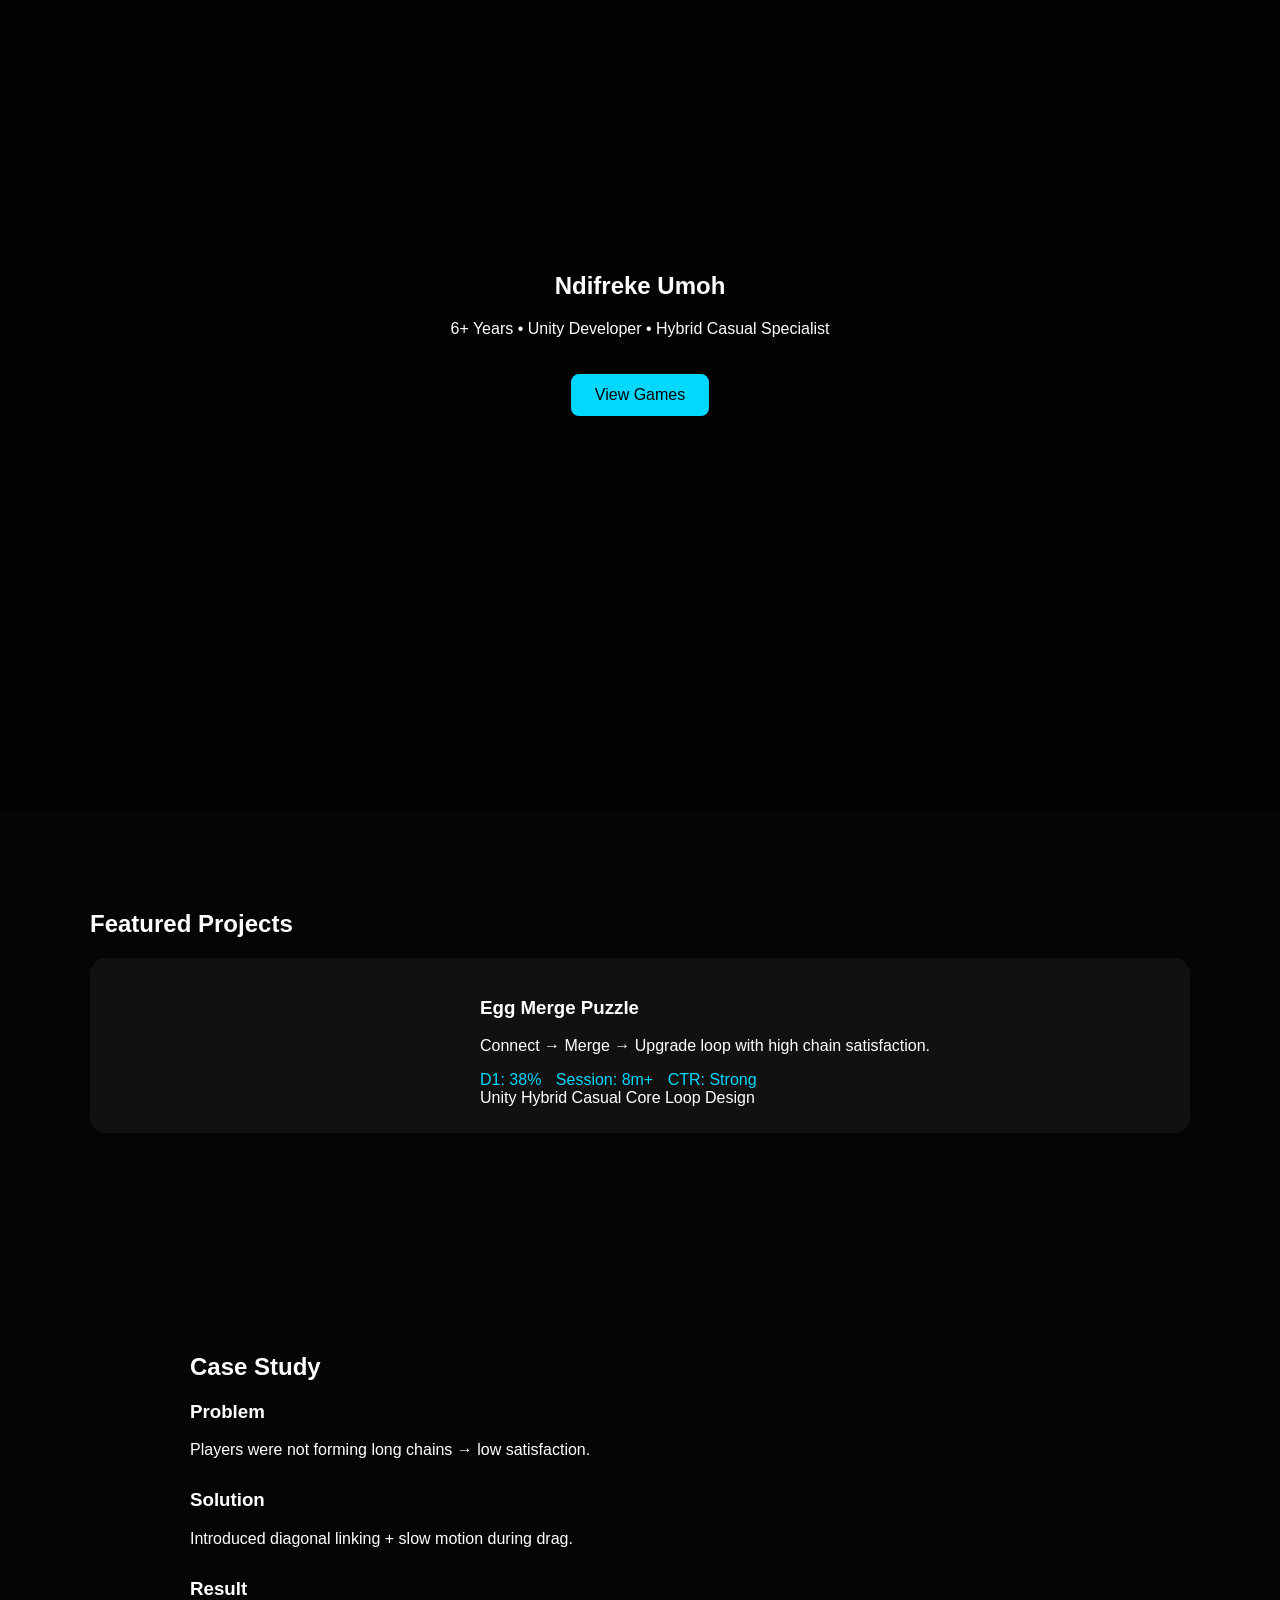
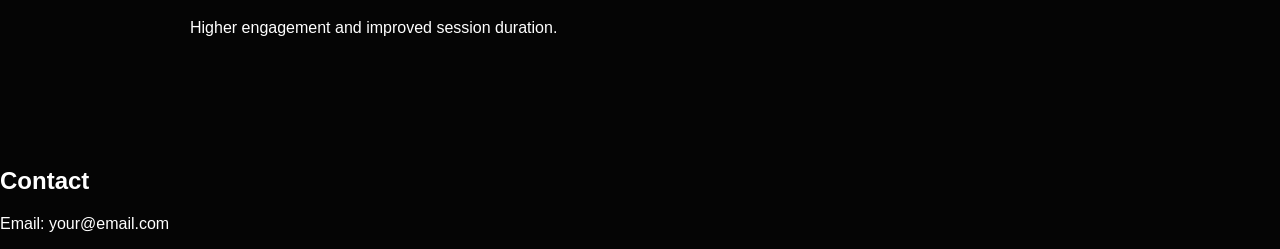
==== index.html @ cc5ba421 "Revamp index.html with new layout and content Updated the HTML structure and content of the portfoli" ====
<!DOCTYPE html>
<html lang="en">
<head>
<meta charset="UTF-8">
<meta name="viewport" content="width=device-width, initial-scale=1.0">
<title>Ndifreke Umoh | Game Developer</title>
<link rel="stylesheet" href="style.css">
</head>

<body>

<!-- HERO -->
<section class="hero">
    <video autoplay muted loop playsinline class="hero-video">
        <source src="assets/videos/hero.mp4" type="video/mp4">
    </video>
    <div class="overlay"></div>

    <div class="hero-content">
        <h1>Ndifreke Umoh</h1>
        <p>6+ Years • Unity Developer • Hybrid Casual Specialist</p>
        <div class="cta">
            <a href="#games">View Games</a>
        </div>
    </div>
</section>

<!-- GAMES -->
<section id="games" class="games">
    <h2>Featured Projects</h2>

    <div class="game-card">
        <video muted loop playsinline class="game-video">
            <source src="assets/videos/game1.mp4" type="video/mp4">
        </video>

        <div class="game-info">
            <h3>Egg Merge Puzzle</h3>

            <p class="hook">
                Connect → Merge → Upgrade loop with high chain satisfaction.
            </p>

            <div class="metrics">
                <span>D1: 38%</span>
                <span>Session: 8m+</span>
                <span>CTR: Strong</span>
            </div>

            <div class="tags">
                <span>Unity</span>
                <span>Hybrid Casual</span>
                <span>Core Loop Design</span>
            </div>
        </div>
    </div>

</section>

<!-- CASE STUDY -->
<section class="case">
    <h2>Case Study</h2>

    <div class="case-block">
        <h3>Problem</h3>
        <p>Players were not forming long chains → low satisfaction.</p>
    </div>

    <div class="case-block">
        <h3>Solution</h3>
        <p>Introduced diagonal linking + slow motion during drag.</p>
    </div>

    <div class="case-block">
        <h3>Result</h3>
        <p>Higher engagement and improved session duration.</p>
    </div>
</section>

<!-- CONTACT -->
<section class="contact">
    <h2>Contact</h2>
    <p>Email: your@email.com</p>
</section>

<script src="script.js"></script>

</body>
</html>
---- style.css ----
body {
    margin: 0;
    font-family: 'Segoe UI', sans-serif;
    background: #050505;
    color: white;
}

/* HERO VIDEO */
.hero {
    position: relative;
    height: 90vh;
    overflow: hidden;
}

.hero-video {
    position: absolute;
    width: 100%;
    height: 100%;
    object-fit: cover;
}

.overlay {
    position: absolute;
    width: 100%;
    height: 100%;
    background: rgba(0,0,0,0.6);
}

.hero-content {
    position: relative;
    text-align: center;
    top: 40%;
    transform: translateY(-50%);
}

.cta a {
    display: inline-block;
    margin-top: 20px;
    padding: 12px 24px;
    background: #00d8ff;
    color: black;
    border-radius: 8px;
    text-decoration: none;
}

/* GAMES */
.games {
    padding: 80px 20px;
    max-width: 1100px;
    margin: auto;
}

.game-card {
    display: flex;
    gap: 20px;
    margin-bottom: 40px;
    background: #111;
    border-radius: 16px;
    overflow: hidden;
    transition: 0.3s;
}

.game-card:hover {
    transform: scale(1.02);
}

.game-video {
    width: 350px;
    object-fit: cover;
}

.game-info {
    padding: 20px;
}

.metrics span {
    margin-right: 10px;
    color: #00d8ff;
}

/* CASE STUDY */
.case {
    padding: 80px 20px;
    max-width: 900px;
    margin: auto;
}

.case-block {
    margin-bottom: 30px;
}

/* MOBILE */
@media (max-width: 768px) {
    .game-card {
        flex-direction: column;
    }

    .game-video {
        width: 100%;
    }
}
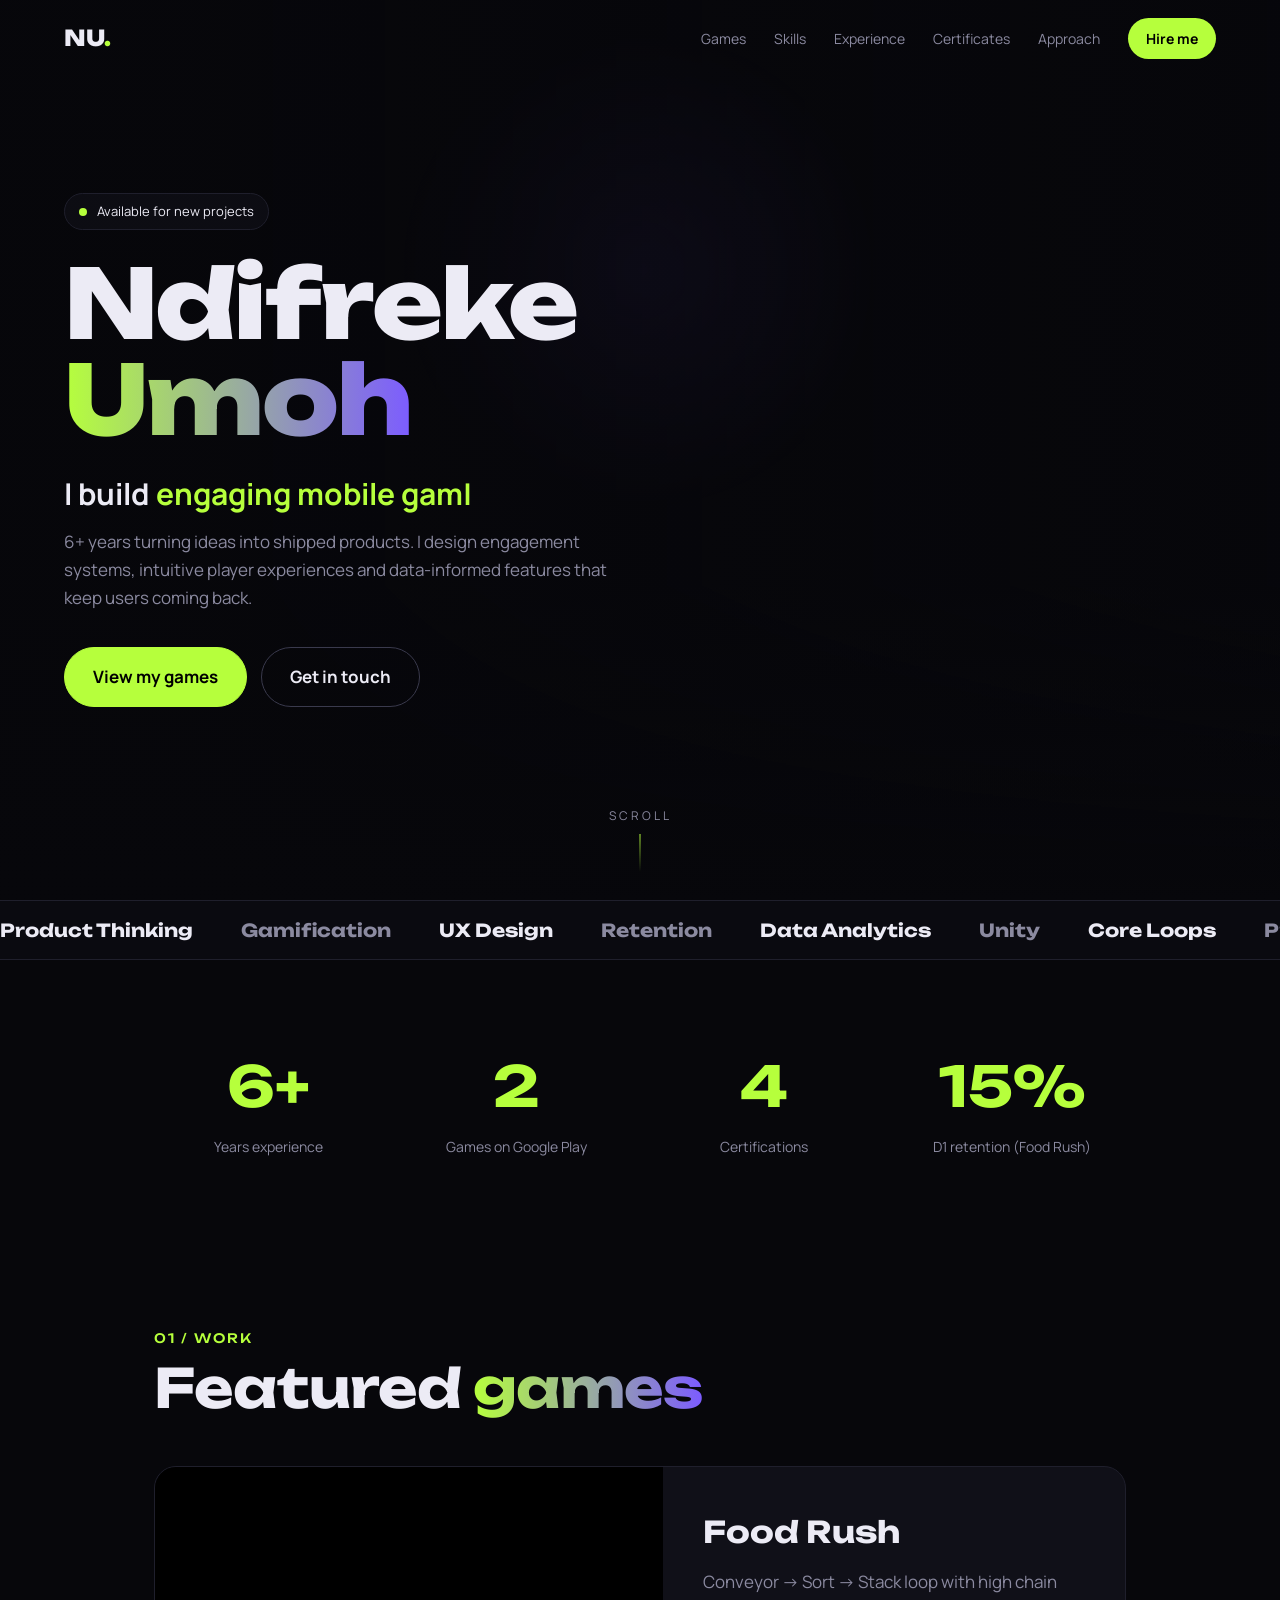
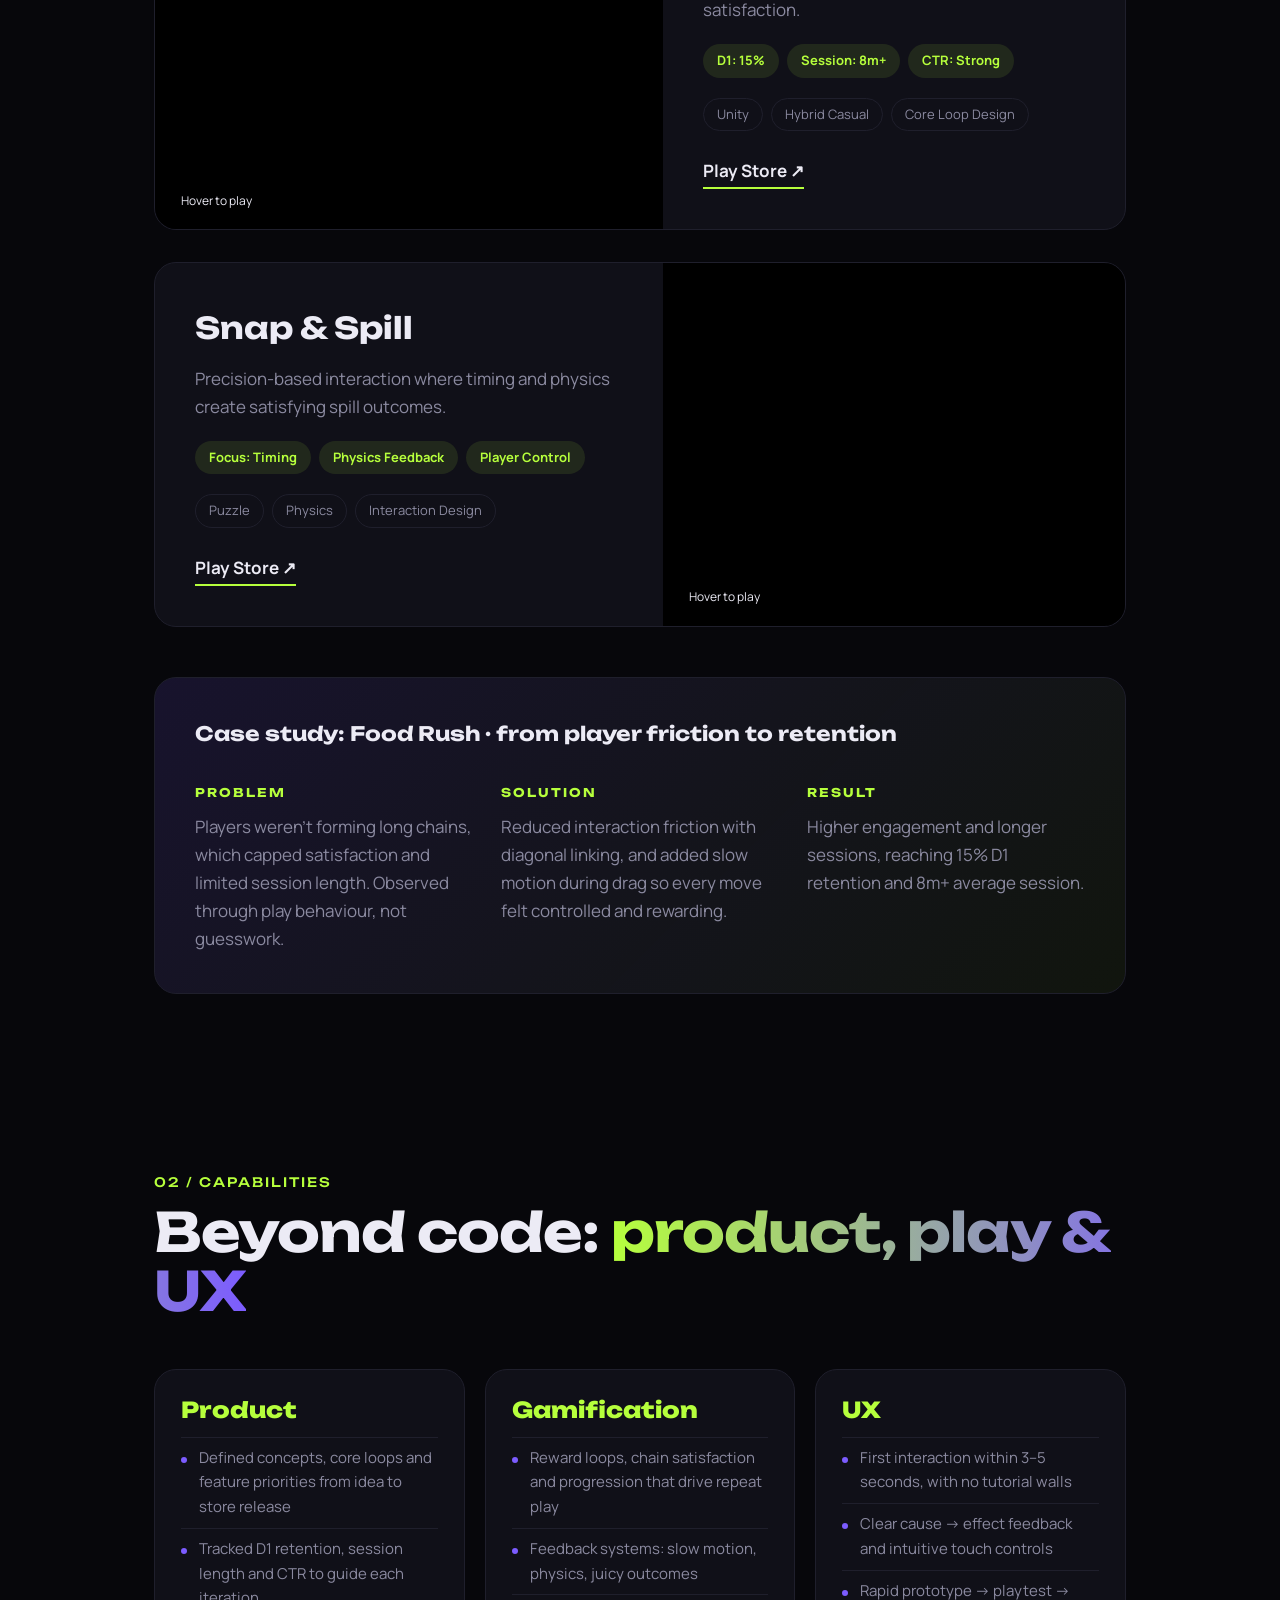
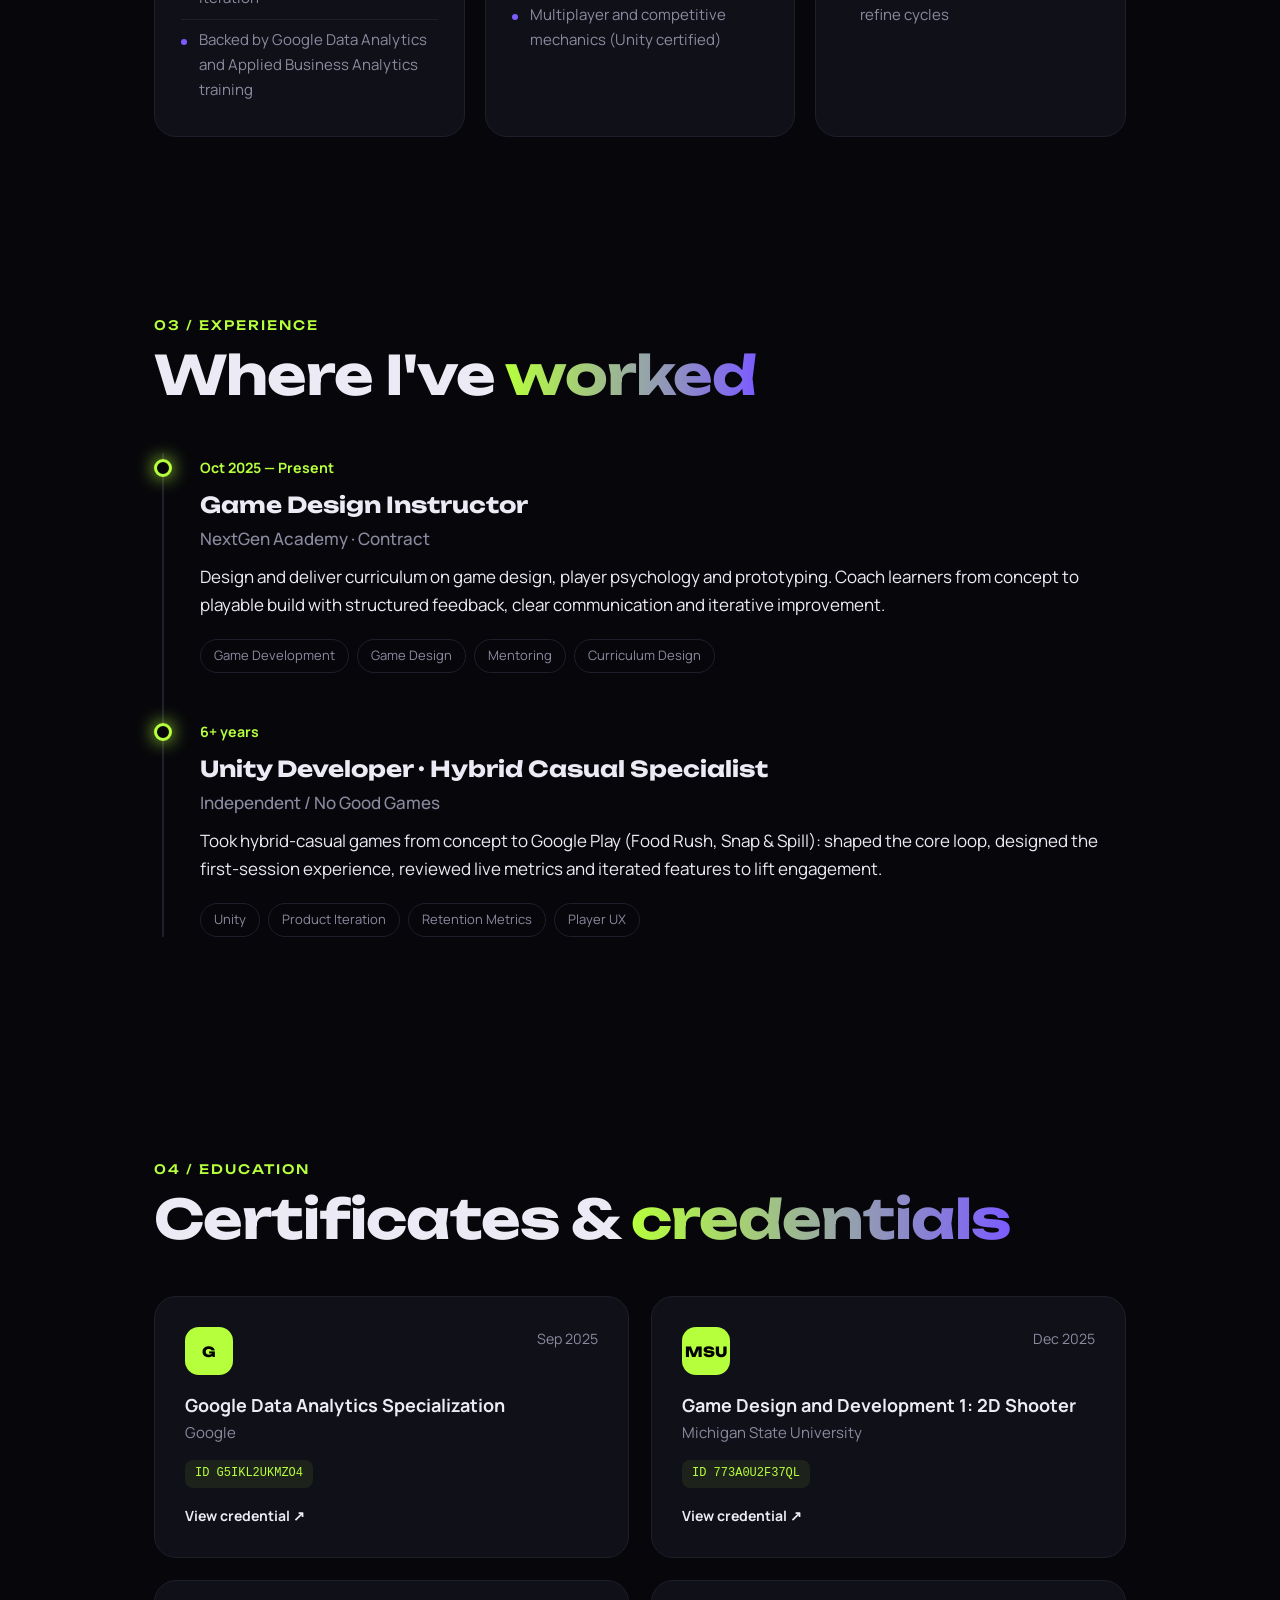
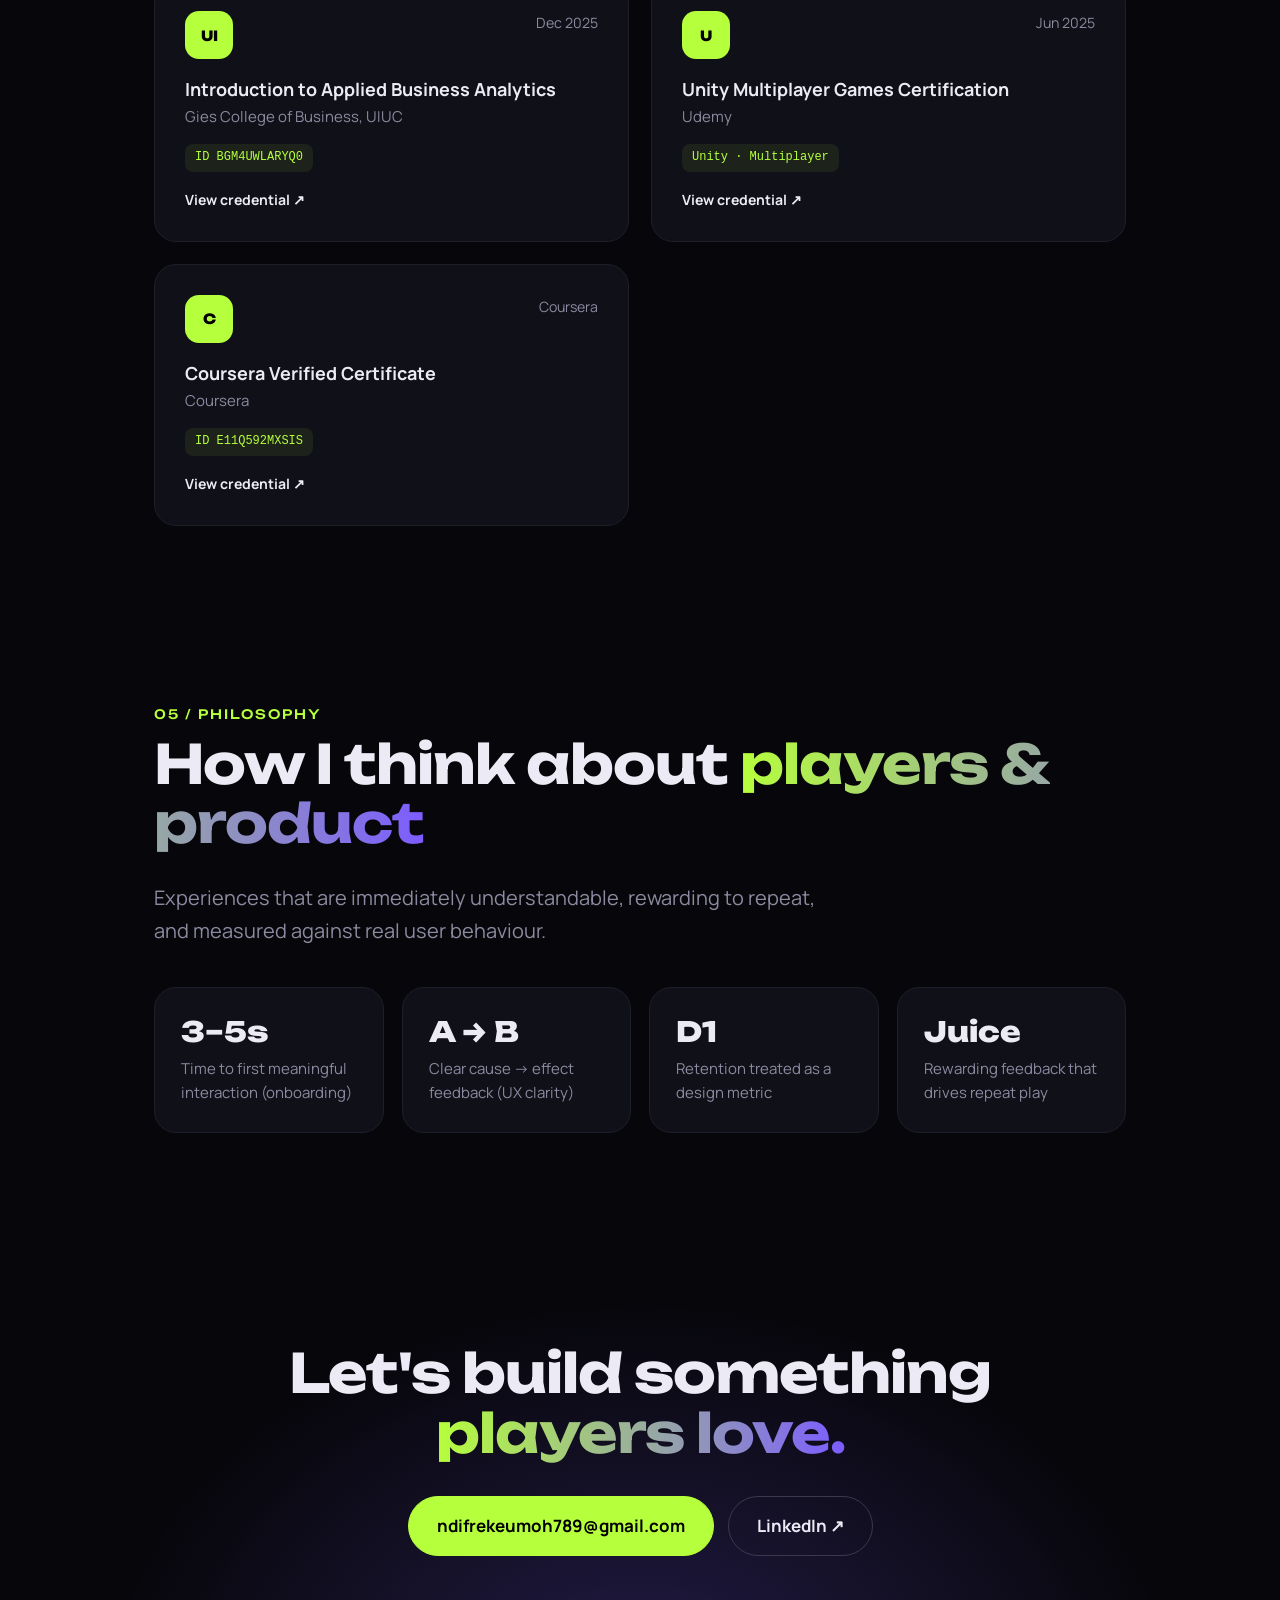
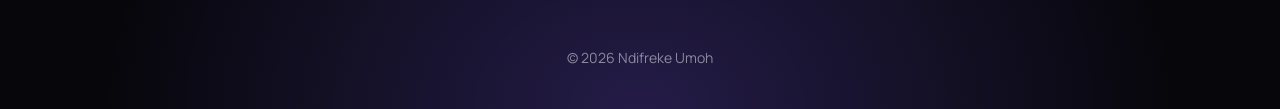
==== commit b041fa5a: "Add files via upload" ====
--- a/index.html
+++ b/index.html
@@ -1,89 +1,156 @@
-<!DOCTYPE html>
-<html lang="en">
-<head>
-<meta charset="UTF-8">
-<meta name="viewport" content="width=device-width, initial-scale=1.0">
-<title>Ndifreke Umoh | Game Developer</title>
-<link rel="stylesheet" href="style.css">
-</head>
-
-<body>
-
-<!-- HERO -->
-<section class="hero">
-    <video autoplay muted loop playsinline class="hero-video">
-        <source src="assets/videos/hero.mp4" type="video/mp4">
-    </video>
-    <div class="overlay"></div>
-
-    <div class="hero-content">
-        <h1>Ndifreke Umoh</h1>
-        <p>6+ Years • Unity Developer • Hybrid Casual Specialist</p>
-        <div class="cta">
-            <a href="#games">View Games</a>
-        </div>
-    </div>
-</section>
-
-<!-- GAMES -->
-<section id="games" class="games">
-    <h2>Featured Projects</h2>
-
-    <div class="game-card">
-        <video muted loop playsinline class="game-video">
-            <source src="assets/videos/game1.mp4" type="video/mp4">
-        </video>
-
-        <div class="game-info">
-            <h3>Egg Merge Puzzle</h3>
-
-            <p class="hook">
-                Connect → Merge → Upgrade loop with high chain satisfaction.
-            </p>
-
-            <div class="metrics">
-                <span>D1: 38%</span>
-                <span>Session: 8m+</span>
-                <span>CTR: Strong</span>
-            </div>
-
-            <div class="tags">
-                <span>Unity</span>
-                <span>Hybrid Casual</span>
-                <span>Core Loop Design</span>
-            </div>
-        </div>
-    </div>
-
-</section>
-
-<!-- CASE STUDY -->
-<section class="case">
-    <h2>Case Study</h2>
-
-    <div class="case-block">
-        <h3>Problem</h3>
-        <p>Players were not forming long chains → low satisfaction.</p>
-    </div>
-
-    <div class="case-block">
-        <h3>Solution</h3>
-        <p>Introduced diagonal linking + slow motion during drag.</p>
-    </div>
-
-    <div class="case-block">
-        <h3>Result</h3>
-        <p>Higher engagement and improved session duration.</p>
-    </div>
-</section>
-
-<!-- CONTACT -->
-<section class="contact">
-    <h2>Contact</h2>
-    <p>Email: your@email.com</p>
-</section>
-
-<script src="script.js"></script>
-
-</body>
-</html>
+<!DOCTYPE html>
+<html lang="en">
+<head>
+<meta charset="UTF-8">
+<meta name="viewport" content="width=device-width, initial-scale=1">
+<title>Ndifreke Umoh | Game Developer · Product & Gamification · UX</title>
+<meta name="description" content="Product-minded Unity developer with 6+ years designing engagement, gamification and player UX. Published mobile games, data-informed iteration, game design instructor.">
+<link rel="preconnect" href="https://fonts.googleapis.com">
+<link rel="preconnect" href="https://fonts.gstatic.com" crossorigin>
+<link href="https://fonts.googleapis.com/css2?family=Unbounded:wght@500;700;800&family=Manrope:wght@400;500;700&display=swap" rel="stylesheet">
+<link rel="stylesheet" href="style.css">
+</head>
+<body>
+<div class="glow" id="glow"></div>
+<div class="progress" id="progress"></div>
+
+<header class="nav" id="nav">
+  <a href="#top" class="logo">NU<span>.</span></a>
+  <nav>
+    <a href="#games">Games</a><a href="#skills">Skills</a><a href="#experience">Experience</a><a href="#certs">Certificates</a><a href="#approach">Approach</a>
+    <a href="#contact" class="btn-sm">Hire me</a>
+  </nav>
+</header>
+
+<section class="hero" id="top">
+  <video autoplay muted loop playsinline class="hero-video"><source src="assets/videos/hero.mp4" type="video/mp4"></video>
+  <div class="overlay"></div>
+  <div class="hero-content">
+    <p class="eyebrow"><i></i> Available for new projects</p>
+    <h1>Ndifreke <em>Umoh</em></h1>
+    <p class="role">I build <span id="typed"></span><b class="caret">|</b></p>
+    <p class="sub">6+ years turning ideas into shipped products. I design engagement systems, intuitive player experiences and data-informed features that keep users coming back.</p>
+    <div class="cta">
+      <a href="#games" class="btn">View my games</a>
+      <a href="#contact" class="btn ghost">Get in touch</a>
+    </div>
+  </div>
+  <a href="#games" class="scroll">Scroll<span></span></a>
+</section>
+
+<div class="marquee"><div class="track">
+  <span>Product Thinking</span><span>Gamification</span><span>UX Design</span><span>Retention</span><span>Data Analytics</span><span>Unity</span><span>Core Loops</span>
+  <span>Product Thinking</span><span>Gamification</span><span>UX Design</span><span>Retention</span><span>Data Analytics</span><span>Unity</span><span>Core Loops</span>
+</div></div>
+
+<section class="stats reveal">
+  <div><b data-count="6" data-suffix="+">0</b><span>Years experience</span></div>
+  <div><b data-count="2">0</b><span>Games on Google Play</span></div>
+  <div><b data-count="4">0</b><span>Certifications</span></div>
+  <div><b data-count="15" data-suffix="%">0</b><span>D1 retention (Food Rush)</span></div>
+</section>
+
+<section id="games" class="sec">
+  <p class="tag reveal">01 / Work</p>
+  <h2 class="reveal">Featured <em>games</em></h2>
+
+  <article class="card reveal">
+    <div class="media"><video muted loop playsinline preload="metadata"><source src="assets/videos/food_rush1.mp4" type="video/mp4"></video><span class="hint">Hover to play</span></div>
+    <div class="info">
+      <h3>Food Rush</h3>
+      <p>Conveyor → Sort → Stack loop with high chain satisfaction.</p>
+      <div class="metrics"><span>D1: 15%</span><span>Session: 8m+</span><span>CTR: Strong</span></div>
+      <div class="tags"><span>Unity</span><span>Hybrid Casual</span><span>Core Loop Design</span></div>
+      <a class="link" href="https://play.google.com/store/apps/details?id=com.nogoodgames.foodrush" target="_blank" rel="noopener">Play Store ↗</a>
+    </div>
+  </article>
+
+  <article class="card flip reveal">
+    <div class="media"><video muted loop playsinline preload="metadata"><source src="assets/videos/snapspill.mp4" type="video/mp4"></video><span class="hint">Hover to play</span></div>
+    <div class="info">
+      <h3>Snap &amp; Spill</h3>
+      <p>Precision-based interaction where timing and physics create satisfying spill outcomes.</p>
+      <div class="metrics"><span>Focus: Timing</span><span>Physics Feedback</span><span>Player Control</span></div>
+      <div class="tags"><span>Puzzle</span><span>Physics</span><span>Interaction Design</span></div>
+      <a class="link" href="https://play.google.com/store/apps/details?id=com.nogoodgames.snapandspill" target="_blank" rel="noopener">Play Store ↗</a>
+    </div>
+  </article>
+
+  <div class="case reveal">
+    <h3>Case study: Food Rush · from player friction to retention</h3>
+    <div class="steps">
+      <div><small>Problem</small><p>Players weren't forming long chains, which capped satisfaction and limited session length. Observed through play behaviour, not guesswork.</p></div>
+      <div><small>Solution</small><p>Reduced interaction friction with diagonal linking, and added slow motion during drag so every move felt controlled and rewarding.</p></div>
+      <div><small>Result</small><p>Higher engagement and longer sessions, reaching 15% D1 retention and 8m+ average session.</p></div>
+    </div>
+  </div>
+</section>
+
+<section id="skills" class="sec">
+  <p class="tag reveal">02 / Capabilities</p>
+  <h2 class="reveal">Beyond code: <em>product, play &amp; UX</em></h2>
+  <div class="grid3">
+    <div class="pill reveal"><b>Product</b><ul><li>Defined concepts, core loops and feature priorities from idea to store release</li><li>Tracked D1 retention, session length and CTR to guide each iteration</li><li>Backed by Google Data Analytics and Applied Business Analytics training</li></ul></div>
+    <div class="pill reveal"><b>Gamification</b><ul><li>Reward loops, chain satisfaction and progression that drive repeat play</li><li>Feedback systems: slow motion, physics, juicy outcomes</li><li>Multiplayer and competitive mechanics (Unity certified)</li></ul></div>
+    <div class="pill reveal"><b>UX</b><ul><li>First interaction within 3–5 seconds, with no tutorial walls</li><li>Clear cause → effect feedback and intuitive touch controls</li><li>Rapid prototype → playtest → refine cycles</li></ul></div>
+  </div>
+</section>
+
+<section id="experience" class="sec">
+  <p class="tag reveal">03 / Experience</p>
+  <h2 class="reveal">Where I've <em>worked</em></h2>
+  <div class="timeline">
+    <div class="item reveal">
+      <span class="dot"></span>
+      <small>Oct 2025 — Present</small>
+      <h3>Game Design Instructor</h3>
+      <h4>NextGen Academy · Contract</h4>
+      <p>Design and deliver curriculum on game design, player psychology and prototyping. Coach learners from concept to playable build with structured feedback, clear communication and iterative improvement.</p>
+      <div class="tags"><span>Game Development</span><span>Game Design</span><span>Mentoring</span><span>Curriculum Design</span></div>
+    </div>
+    <div class="item reveal">
+      <span class="dot"></span>
+      <small>6+ years</small>
+      <h3>Unity Developer · Hybrid Casual Specialist</h3>
+      <h4>Independent / No Good Games</h4>
+      <p>Took hybrid-casual games from concept to Google Play (Food Rush, Snap &amp; Spill): shaped the core loop, designed the first-session experience, reviewed live metrics and iterated features to lift engagement.</p>
+      <div class="tags"><span>Unity</span><span>Product Iteration</span><span>Retention Metrics</span><span>Player UX</span></div>
+    </div>
+  </div>
+</section>
+
+<section id="certs" class="sec">
+  <p class="tag reveal">04 / Education</p>
+  <h2 class="reveal">Certificates &amp; <em>credentials</em></h2>
+  <div class="certs">
+    <a class="cert reveal" target="_blank" rel="noopener" href="https://www.coursera.org/account/accomplishments/specialization/G5IKL2UKMZO4"><b>G</b><small>Sep 2025</small><h3>Google Data Analytics Specialization</h3><p>Google</p><code>ID G5IKL2UKMZO4</code><em class="v">View credential ↗</em></a>
+    <a class="cert reveal" target="_blank" rel="noopener" href="https://www.coursera.org/account/accomplishments/verify/773A0U2F37QL"><b>MSU</b><small>Dec 2025</small><h3>Game Design and Development 1: 2D Shooter</h3><p>Michigan State University</p><code>ID 773A0U2F37QL</code><em class="v">View credential ↗</em></a>
+    <a class="cert reveal" target="_blank" rel="noopener" href="https://www.coursera.org/account/accomplishments/verify/BGM4UWLARYQ0"><b>UI</b><small>Dec 2025</small><h3>Introduction to Applied Business Analytics</h3><p>Gies College of Business, UIUC</p><code>ID BGM4UWLARYQ0</code><em class="v">View credential ↗</em></a>
+    <a class="cert reveal" target="_blank" rel="noopener" href="https://www.udemy.com/certificate/UC-57ba356b-dc18-465c-ac8c-ac31dd439ff9/"><b>U</b><small>Jun 2025</small><h3>Unity Multiplayer Games Certification</h3><p>Udemy</p><code>Unity · Multiplayer</code><em class="v">View credential ↗</em></a>
+  <a class="cert reveal" target="_blank" rel="noopener" href="https://www.coursera.org/account/accomplishments/verify/E11Q592MXSIS"><b>C</b><small>Coursera</small><h3>Coursera Verified Certificate</h3><p>Coursera</p><code>ID E11Q592MXSIS</code><em class="v">View credential ↗</em></a>
+  </div>
+</section>
+
+<section id="approach" class="sec">
+  <p class="tag reveal">05 / Philosophy</p>
+  <h2 class="reveal">How I think about <em>players &amp; product</em></h2>
+  <p class="lead reveal">Experiences that are immediately understandable, rewarding to repeat, and measured against real user behaviour.</p>
+  <div class="grid4">
+    <div class="pill reveal"><b>3–5s</b>Time to first meaningful interaction (onboarding)</div>
+    <div class="pill reveal"><b>A → B</b>Clear cause → effect feedback (UX clarity)</div>
+    <div class="pill reveal"><b>D1</b>Retention treated as a design metric</div>
+    <div class="pill reveal"><b>Juice</b>Rewarding feedback that drives repeat play</div>
+  </div>
+</section>
+
+<section id="contact" class="contact reveal">
+  <h2>Let's build something <em>players love.</em></h2>
+  <div class="cta c">
+    <a class="btn" href="mailto:ndifrekeumoh789@gmail.com">ndifrekeumoh789@gmail.com</a>
+    <a class="btn ghost" href="https://www.linkedin.com/in/ndifreke-umoh-333a84204/" target="_blank" rel="noopener">LinkedIn ↗</a>
+  </div>
+  <footer>© <span id="yr"></span> Ndifreke Umoh</footer>
+</section>
+<script src="script.js"></script>
+</body>
+</html>
--- a/style.css
+++ b/style.css
@@ -1,101 +1,93 @@
-body {
-    margin: 0;
-    font-family: 'Segoe UI', sans-serif;
-    background: #050505;
-    color: white;
-}
-
-/* HERO VIDEO */
-.hero {
-    position: relative;
-    height: 90vh;
-    overflow: hidden;
-}
-
-.hero-video {
-    position: absolute;
-    width: 100%;
-    height: 100%;
-    object-fit: cover;
-}
-
-.overlay {
-    position: absolute;
-    width: 100%;
-    height: 100%;
-    background: rgba(0,0,0,0.6);
-}
-
-.hero-content {
-    position: relative;
-    text-align: center;
-    top: 40%;
-    transform: translateY(-50%);
-}
-
-.cta a {
-    display: inline-block;
-    margin-top: 20px;
-    padding: 12px 24px;
-    background: #00d8ff;
-    color: black;
-    border-radius: 8px;
-    text-decoration: none;
-}
-
-/* GAMES */
-.games {
-    padding: 80px 20px;
-    max-width: 1100px;
-    margin: auto;
-}
-
-.game-card {
-    display: flex;
-    gap: 20px;
-    margin-bottom: 40px;
-    background: #111;
-    border-radius: 16px;
-    overflow: hidden;
-    transition: 0.3s;
-}
-
-.game-card:hover {
-    transform: scale(1.02);
-}
-
-.game-video {
-    width: 350px;
-    object-fit: cover;
-}
-
-.game-info {
-    padding: 20px;
-}
-
-.metrics span {
-    margin-right: 10px;
-    color: #00d8ff;
-}
-
-/* CASE STUDY */
-.case {
-    padding: 80px 20px;
-    max-width: 900px;
-    margin: auto;
-}
-
-.case-block {
-    margin-bottom: 30px;
-}
-
-/* MOBILE */
-@media (max-width: 768px) {
-    .game-card {
-        flex-direction: column;
-    }
-
-    .game-video {
-        width: 100%;
-    }
-}
+:root{--bg:#07070b;--card:#101018;--line:#1f1f2c;--tx:#ecebf5;--mut:#8b8aa0;--a:#b6ff3c;--b:#7c5cff;--r:22px}
+*{box-sizing:border-box;margin:0;padding:0}
+html{scroll-behavior:smooth}
+body{background:var(--bg);color:var(--tx);font:400 17px/1.65 Manrope,sans-serif;overflow-x:hidden}
+a{color:inherit;text-decoration:none}
+h1,h2,h3,.logo,.stats b{font-family:Unbounded,sans-serif}
+em{font-style:normal;background:linear-gradient(90deg,var(--a),var(--b));-webkit-background-clip:text;background-clip:text;color:transparent}
+.glow{position:fixed;width:520px;height:520px;border-radius:50%;background:radial-gradient(circle,rgba(124,92,255,.18),transparent 65%);pointer-events:none;transform:translate(-50%,-50%);z-index:0;left:50%;top:30%}
+.progress{position:fixed;top:0;left:0;height:3px;width:0;background:linear-gradient(90deg,var(--a),var(--b));z-index:100}
+.nav{position:fixed;inset:0 0 auto;display:flex;justify-content:space-between;align-items:center;padding:18px 5vw;z-index:50;transition:.3s}
+.nav.s{background:rgba(7,7,11,.8);backdrop-filter:blur(14px);border-bottom:1px solid var(--line);padding:12px 5vw}
+.logo{font-weight:800;font-size:22px}.logo span{color:var(--a)}
+.nav nav{display:flex;gap:28px;align-items:center;font-size:14px;color:var(--mut)}
+.nav nav a:hover{color:var(--tx)}
+.btn-sm{background:var(--a);color:#000!important;padding:9px 18px;border-radius:99px;font-weight:700}
+.hero{position:relative;min-height:100vh;display:flex;align-items:center;padding:0 5vw;overflow:hidden}
+.hero-video{position:absolute;inset:0;width:100%;height:100%;object-fit:cover;filter:saturate(1.2)}
+.overlay{position:absolute;inset:0;background:linear-gradient(90deg,rgba(7,7,11,.95) 15%,rgba(7,7,11,.45)),linear-gradient(0deg,var(--bg),transparent 35%)}
+.hero-content{position:relative;max-width:760px;animation:up 1s both}
+.eyebrow{display:inline-flex;gap:10px;align-items:center;font-size:13px;padding:7px 14px;border:1px solid var(--line);border-radius:99px;background:rgba(16,16,24,.7);margin-bottom:24px}
+.eyebrow i{width:8px;height:8px;border-radius:50%;background:var(--a);box-shadow:0 0 0 0 var(--a);animation:pulse 2s infinite}
+.hero h1{font-size:clamp(42px,8vw,96px);line-height:1;font-weight:800;letter-spacing:-2px}
+.role{font-size:clamp(20px,3vw,30px);margin:22px 0 10px;font-weight:700}
+.role #typed{color:var(--a)}.caret{animation:blink 1s infinite;color:var(--a)}
+.sub{color:var(--mut);max-width:560px}
+.cta{display:flex;gap:14px;margin-top:34px;flex-wrap:wrap}.cta.c{justify-content:center}
+.btn{background:var(--a);color:#000;padding:15px 28px;border-radius:99px;font-weight:700;transition:.3s;border:1px solid var(--a)}
+.btn:hover{transform:translateY(-3px);box-shadow:0 12px 30px rgba(182,255,60,.3)}
+.btn.ghost{background:transparent;color:var(--tx);border-color:#3a3a4d}
+.btn.ghost:hover{border-color:var(--a);box-shadow:none}
+.scroll{position:absolute;bottom:28px;left:50%;transform:translateX(-50%);font-size:12px;letter-spacing:3px;text-transform:uppercase;color:var(--mut);display:flex;flex-direction:column;align-items:center;gap:8px}
+.scroll span{width:1px;height:38px;background:linear-gradient(var(--a),transparent);animation:drop 1.6s infinite}
+.marquee{overflow:hidden;border-block:1px solid var(--line);padding:18px 0;position:relative;background:#0a0a10}
+.track{display:flex;gap:48px;width:max-content;animation:scroll 28s linear infinite}
+.track span{font:700 18px Unbounded;color:var(--mut);white-space:nowrap}.track span:nth-child(odd){color:var(--tx)}
+.stats{position:relative;display:grid;grid-template-columns:repeat(4,1fr);gap:20px;max-width:1100px;margin:80px auto;padding:0 5vw}
+.stats div{text-align:center}.stats b{display:block;font-size:clamp(34px,5vw,56px);color:var(--a)}.stats span{color:var(--mut);font-size:14px}
+.sec{position:relative;max-width:1100px;margin:0 auto;padding:90px 5vw}
+.tag{color:var(--a);font:500 13px Unbounded;letter-spacing:2px;text-transform:uppercase;margin-bottom:12px}
+.sec h2,.contact h2{font-size:clamp(30px,5vw,54px);line-height:1.1;margin-bottom:48px;letter-spacing:-1px}
+.card{display:grid;grid-template-columns:1.1fr 1fr;background:var(--card);border:1px solid var(--line);border-radius:var(--r);overflow:hidden;margin-bottom:32px;transition:.4s}
+.card:hover{border-color:#3a3a55;transform:translateY(-6px);box-shadow:0 30px 60px -20px rgba(124,92,255,.3)}
+.card.flip .media{order:2}
+.media{position:relative;min-height:340px;background:#000}
+.media video{position:absolute;inset:0;width:100%;height:100%;object-fit:cover}
+.hint{position:absolute;bottom:14px;left:14px;font-size:12px;background:rgba(0,0,0,.65);padding:5px 12px;border-radius:99px;transition:.3s}
+.media:hover .hint{opacity:0}
+.info{padding:40px}.info h3{font-size:30px;margin-bottom:12px}.info p{color:var(--mut)}
+.metrics,.tags{display:flex;flex-wrap:wrap;gap:8px;margin-top:20px}
+.metrics span{background:rgba(182,255,60,.1);color:var(--a);padding:6px 14px;border-radius:99px;font-size:13px;font-weight:700}
+.tags span{border:1px solid var(--line);color:var(--mut);padding:5px 13px;border-radius:99px;font-size:13px}
+.link{display:inline-block;margin-top:26px;font-weight:700;border-bottom:2px solid var(--a);padding-bottom:2px;transition:.3s}.link:hover{color:var(--a);letter-spacing:.5px}
+.case{background:linear-gradient(135deg,rgba(124,92,255,.14),rgba(182,255,60,.06));border:1px solid var(--line);border-radius:var(--r);padding:40px;margin-top:50px}
+.case h3{margin-bottom:26px}.steps{display:grid;grid-template-columns:repeat(3,1fr);gap:28px}
+.steps small{color:var(--a);font:700 12px Unbounded;letter-spacing:2px;text-transform:uppercase}.steps p{margin-top:8px;color:var(--mut)}
+.timeline{border-left:2px solid var(--line);margin-left:8px;padding-left:36px}
+.item{position:relative;margin-bottom:44px}
+.dot{position:absolute;left:-46px;top:6px;width:18px;height:18px;border-radius:50%;background:var(--bg);border:3px solid var(--a);box-shadow:0 0 18px var(--a)}
+.item small{color:var(--a);font-weight:700}.item h3{font-size:22px;margin:6px 0 2px}.item h4{color:var(--mut);font-weight:500;margin-bottom:10px}
+.certs{display:grid;grid-template-columns:repeat(2,1fr);gap:22px}
+.cert{background:var(--card);border:1px solid var(--line);border-radius:var(--r);padding:30px;transition:.4s;position:relative;overflow:hidden}
+.cert::after{content:"";position:absolute;inset:0;background:linear-gradient(135deg,var(--b),transparent 60%);opacity:0;transition:.4s}
+.cert:hover{transform:translateY(-6px);border-color:var(--b)}.cert:hover::after{opacity:.12}
+.cert>*{position:relative;z-index:1}
+.cert b{display:grid;place-items:center;width:48px;height:48px;border-radius:14px;background:var(--a);color:#000;font:800 14px Unbounded;margin-bottom:18px}
+.cert small{position:absolute;top:30px;right:30px;color:var(--mut)}
+.cert h3{font:700 18px/1.35 Manrope;margin-bottom:4px}.cert p{color:var(--mut);font-size:15px}
+.cert code{display:inline-block;margin-top:14px;font-size:12px;color:var(--a);background:rgba(182,255,60,.08);padding:4px 10px;border-radius:8px}
+.lead{max-width:680px;color:var(--mut);font-size:20px;margin:-20px 0 40px}
+.grid4{display:grid;grid-template-columns:repeat(4,1fr);gap:18px}
+.pill{background:var(--card);border:1px solid var(--line);border-radius:var(--r);padding:26px;color:var(--mut);font-size:15px;transition:.3s}
+.pill:hover{border-color:var(--a);transform:translateY(-4px)}
+.pill b{display:block;font:800 28px Unbounded;color:var(--tx);margin-bottom:8px}
+.contact{position:relative;text-align:center;padding:120px 5vw 40px;background:radial-gradient(ellipse at 50% 100%,rgba(124,92,255,.25),transparent 60%)}
+.contact h2{max-width:800px;margin:0 auto}
+footer{margin-top:90px;color:var(--mut);font-size:14px}
+.reveal{opacity:0;transform:translateY(40px);transition:opacity .8s,transform .8s}
+.reveal.in{opacity:1;transform:none}
+@keyframes up{from{opacity:0;transform:translateY(40px)}}
+@keyframes blink{50%{opacity:0}}
+@keyframes pulse{70%{box-shadow:0 0 0 10px transparent}}
+@keyframes drop{0%{transform:scaleY(0);transform-origin:top}50%{transform:scaleY(1);transform-origin:top}51%{transform-origin:bottom}100%{transform:scaleY(0);transform-origin:bottom}}
+@keyframes scroll{to{transform:translateX(-50%)}}
+@media(max-width:820px){.nav nav a:not(.btn-sm){display:none}.card{grid-template-columns:1fr}.card.flip .media{order:0}.media{min-height:240px}.stats,.grid4{grid-template-columns:repeat(2,1fr)}.steps,.certs{grid-template-columns:1fr}.info{padding:28px}.overlay{background:linear-gradient(0deg,var(--bg),rgba(7,7,11,.7))}}
+@media(prefers-reduced-motion:reduce){*{animation:none!important;transition:none!important}.reveal{opacity:1;transform:none}}
+
+a.cert{display:block}.cert .v{display:block;margin-top:16px;font-size:14px;font-weight:700;color:var(--tx);-webkit-text-fill-color:var(--tx);background:none}
+.cert:hover .v{color:var(--a);-webkit-text-fill-color:var(--a)}
+.grid3{display:grid;grid-template-columns:repeat(3,1fr);gap:20px}
+.grid3 .pill b{font-size:22px;color:var(--a);margin-bottom:14px}
+.pill ul{list-style:none}.pill li{padding:8px 0 8px 18px;position:relative;border-top:1px solid var(--line)}
+.pill li::before{content:"";position:absolute;left:0;top:19px;width:6px;height:6px;border-radius:50%;background:var(--b)}
+@media(max-width:820px){.grid3{grid-template-columns:1fr}}
